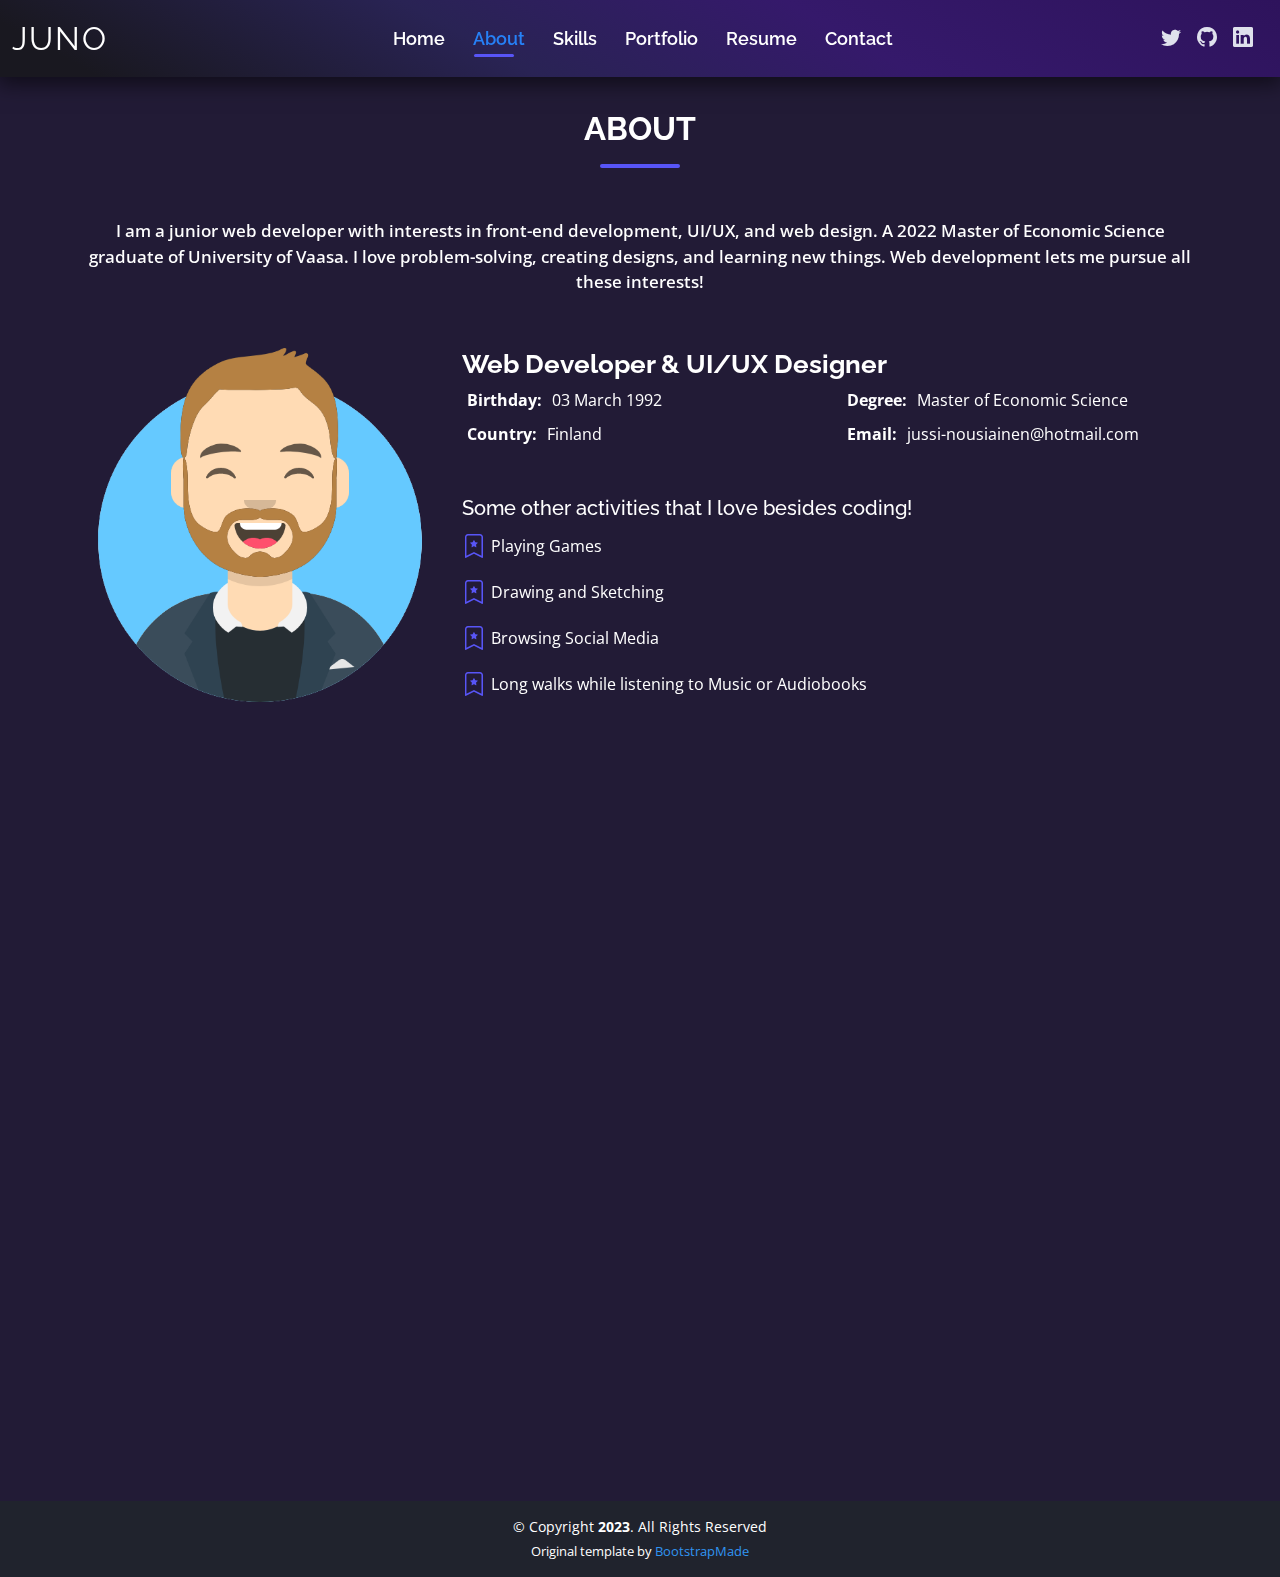
==== about.html @ d1474f6c "modify about page" ====
<!DOCTYPE html>
<html lang="en">

<head>
  <meta charset="utf-8">
  <meta content="width=device-width, initial-scale=1.0" name="viewport">

  <title>About - Jussi Nousiainen</title>
  <meta content="" name="description">
  <meta content="" name="keywords">

  <!-- Favicons -->
  <link href="assets/img/favicon.png" rel="icon">
  <link href="assets/img/apple-touch-icon.png" rel="apple-touch-icon">

  <!-- Google Fonts -->
  <link href="https://fonts.googleapis.com/css?family=Open+Sans:300,300i,400,400i,600,600i,700,700i|Raleway:300,300i,400,400i,500,500i,600,600i,700,700i|Poppins:300,300i,400,400i,500,500i,600,600i,700,700i" rel="stylesheet">

  <!-- Vendor CSS Files -->
  <link href="assets/vendor/aos/aos.css" rel="stylesheet">
  <link href="assets/vendor/bootstrap/css/bootstrap.min.css" rel="stylesheet">
  <link href="assets/vendor/bootstrap-icons/bootstrap-icons.css" rel="stylesheet">
  <link href="assets/vendor/boxicons/css/boxicons.min.css" rel="stylesheet">
  <link href="assets/vendor/glightbox/css/glightbox.min.css" rel="stylesheet">
  <link href="assets/vendor/swiper/swiper-bundle.min.css" rel="stylesheet">

  <!-- Template Main CSS File -->
  <link href="assets/css/style.css" rel="stylesheet">

  <!-- =======================================================
  * Template Name: Kelly - v4.10.0
  * Template URL: https://bootstrapmade.com/kelly-free-bootstrap-cv-resume-html-template/
  * Author: BootstrapMade.com
  * License: https://bootstrapmade.com/license/
  ======================================================== -->
</head>

<body>

  <!-- ======= Header ======= -->
  <header id="header" class="fixed-top">
    <div class="container-fluid d-flex justify-content-between align-items-center">

      <h1 class="logo me-auto me-lg-0"><a href="index.html">Juno</a></h1>
      <!-- Uncomment below to use an image logo -->
      <!-- <a href="index.html" class="logo"><img src="assets/img/logo.png" alt="" class="img-fluid"></a>-->

      <nav id="navbar" class="navbar order-last order-lg-0">
        <ul>
          <li><a href="index.html">Home</a></li>
          <li><a class="active" href="about.html">About</a></li>
          <li><a href="services.html">Skills</a></li>
          <li><a href="portfolio.html">Portfolio</a></li>
          <li><a href="https://docs.google.com/document/d/1FehLUAmHx80TFm7IzTyVTiDQp1tip6aB/edit?usp=sharing&ouid=100534275490747745771&rtpof=true&sd=true" target="_blank">Resume</a></li>
          <li><a href="contact.html">Contact</a></li>
        </ul>
        <i class="bi bi-list mobile-nav-toggle"></i>
      </nav><!-- .navbar -->

      <div class="header-social-links">
        <a href="https://twitter.com/JJunozen" target="_blank" class="twitter"><i class="bi bi-twitter"></i></a>
        <a href="https://github.com/junozen" target="_blank" class="facebook"><i class="bi bi-github"></i></a>
        <a href="https://www.linkedin.com/in/jussinousiainen/" target="_blank" class="linkedin"><i class="bi bi-linkedin"></i></i></a>
      </div>

    </div>

  </header><!-- End Header -->

  <main id="main">

    <!-- ======= About Section ======= -->
    <section id="about" class="about">
      <div class="container" data-aos="fade-up">

        <div class="section-title">
          <h2>About</h2>
          <p>I am a junior web developer with interests in front-end development, UI/UX, and web design. A 2022 Master of Economic Science graduate of University of Vaasa. I love problem-solving, creating designs, and learning new things. Web development lets me pursue all these interests!
          </p>
        </div>

        <div class="row">
          <div class="col-lg-4">
            <img src="assets/img/avataaars.png" class="img-fluid rounded" alt="">
          </div>
          <div class="col-lg-8 pt-4 pt-lg-0 mt-4 content">
            <h3>Web Developer &amp; UI/UX Designer</h3>
            <div class="row">
              <div class="col-lg-6">
                <ul>
                  <li><i class="bi bi-rounded-right"></i> <strong>Birthday:</strong> 03 March 1992</li>
                  <li><i class="bi bi-rounded-right"></i> <strong>Country:</strong> Finland</li>
                </ul>
              </div>
              <div class="col-lg-6">
                <ul>
                  <li><i class="bi bi-rounded-right"></i> <strong>Degree:</strong> Master of Economic Science</li>
                  <li><i class="bi bi-rounded-right"></i> <strong>Email:</strong> jussi-nousiainen@hotmail.com</li>
                </ul>
              </div>
            </div>
            <div class="row">
              <div class="col-lg-12 mt-4">
                <h5>Some other activities that I love besides coding!</h5>
                <ul>
                  <li><i class="bi bi-bookmark-star"></i> Playing Games</li>
                  <li><i class="bi bi-bookmark-star"></i> Drawing and Sketching</li>
                  <li><i class="bi bi-bookmark-star"></i> Browsing Social Media</li>
                  <li><i class="bi bi-bookmark-star"></i> Long walks while listening to Music or Audiobooks</li>
                </ul>
              </div>
            </div>
          </div>
        </div>

      </div>
    </section><!-- End About Section -->

    <!-- ======= Skills Section ======= -->
    <section id="skills" class="skills">
      <div class="container" data-aos="fade-up">
    
        <div class="section-title">
          <h2>Skills</h2>
        </div>
    
        <div class="skills-container">
          <div class="row">
            <div class="col">
              <h3>Languages</h3>
              <div class="skillset">
                <div class="skill">
                  <div class="icon-container">
                    <i class='bx bxl-html5' ></i>
                  </div>
                  <div class="skill-name">HTML5</div>
                </div>
                <div class="skill">
                  <div class="icon-container">
                    <i class='bx bxl-css3' ></i>
                  </div>
                  <div class="skill-name">CSS3</div>
                </div>
                <div class="skill">
                  <div class="icon-container">
                    <i class='bx bxl-javascript' ></i>
                  </div>
                  <div class="skill-name">JavaScript</div>
                </div>
              </div>
            </div>
          </div>
      
          <div class="row">
            <div class="col">
              <h3>Frameworks and Libraries</h3>
              <div class="skillset">
                <div class="skill">
                  <div class="icon-container">
                    <i class='bx bxl-react' ></i>
                  </div>
                  <div class="skill-name">React</div>
                </div>
                <div class="skill">
                  <div class="icon-container">
                    <i class='bx bxl-angular'></i>
                  </div>
                  <div class="skill-name">Angular</div>
                </div>
                <div class="skill">
                  <div class="icon-container">
                    <i class='bx bxl-bootstrap' ></i>
                  </div>
                  <div class="skill-name">Bootstrap</div>
                </div>
                <div class="skill">
                  <div class="icon-container">
                    <i class='bx bxl-nodejs' ></i>
                  </div>
                  <div class="skill-name">Node.js</div>
                </div>
              </div>
            </div>
          </div>
      
          <div class="row">
            <div class="col">
              <h3>Tools</h3>
              <div class="skillset">
                <div class="skill">
                  <div class="icon-container">
                    <i class='bx bxl-git' ></i>
                  </div>
                  <div class="skill-name">Git</div>
                </div>
                <div class="skill">
                  <div class="icon-container">
                    <i class='bx bxl-github' ></i>
                  </div>
                  <div class="skill-name">Github</div>
                </div>
                <div class="skill">
                  <div class="icon-container">
                    <i class="bi bi-code-square"></i>
                  </div>
                  <div class="skill-name">VSCode</div>
                </div>
              </div>
            </div>
          </div>
        </div>
      </div>
    </section><!-- End Skills Section -->

  </main><!-- End #main -->

  <!-- ======= Footer ======= -->
  <footer id="footer">
    <div class="container">
      <div class="copyright">
        &copy; Copyright <strong><span>2023</span></strong>. All Rights Reserved
      </div>
      <div class="credits">
        <!-- All the links in the footer should remain intact. -->
        <!-- You can delete the links only if you purchased the pro version. -->
        <!-- Licensing information: https://bootstrapmade.com/license/ -->
        <!-- Purchase the pro version with working PHP/AJAX contact form: https://bootstrapmade.com/kelly-free-bootstrap-cv-resume-html-template/ -->
        Original template by <a href="https://bootstrapmade.com/">BootstrapMade</a>
      </div>
    </div>
  </footer><!-- End  Footer -->

  <div id="preloader"></div>
  <a href="#" class="back-to-top d-flex align-items-center justify-content-center"><i class="bi bi-arrow-up-short"></i></a>

  <!-- Vendor JS Files -->
  <script src="assets/vendor/purecounter/purecounter_vanilla.js"></script>
  <script src="assets/vendor/aos/aos.js"></script>
  <script src="assets/vendor/bootstrap/js/bootstrap.bundle.min.js"></script>
  <script src="assets/vendor/glightbox/js/glightbox.min.js"></script>
  <script src="assets/vendor/isotope-layout/isotope.pkgd.min.js"></script>
  <script src="assets/vendor/swiper/swiper-bundle.min.js"></script>
  <script src="assets/vendor/waypoints/noframework.waypoints.js"></script>

  <!-- Template Main JS File -->
  <script src="assets/js/main.js"></script>

</body>

</html>
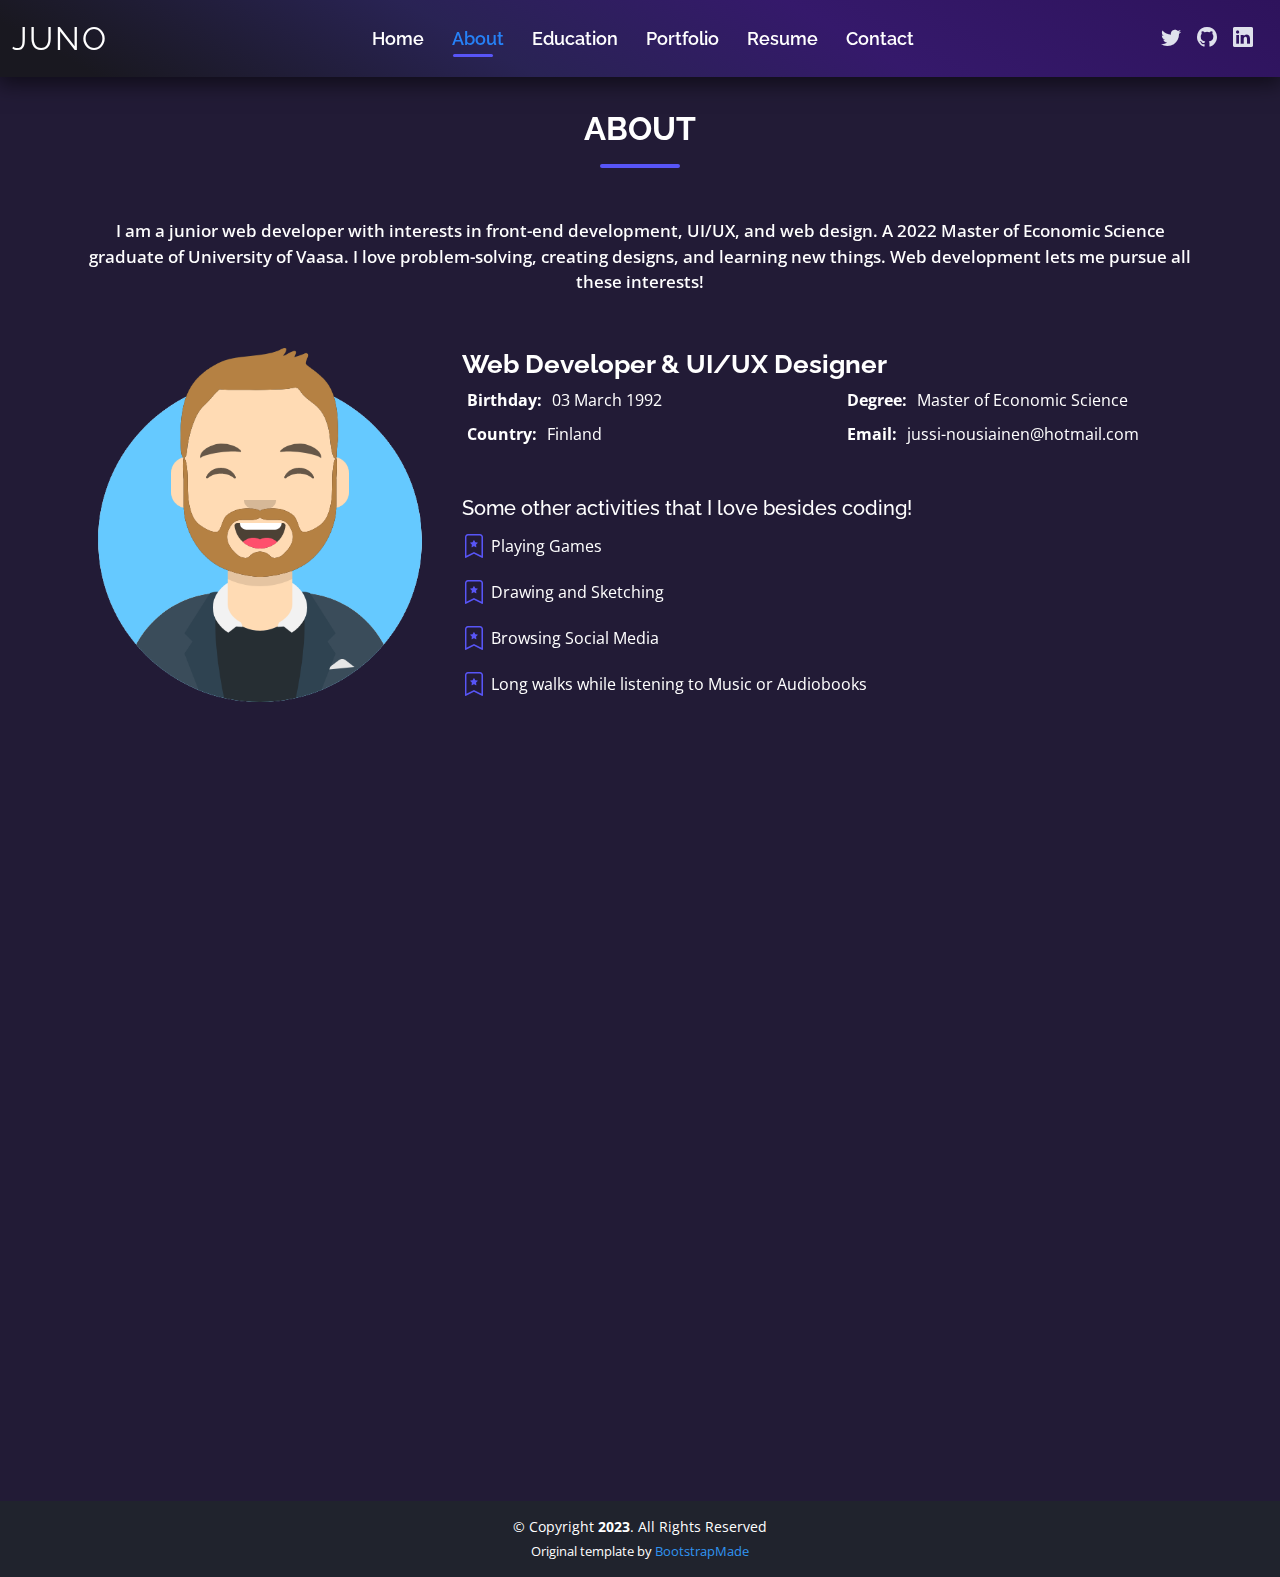
==== commit 41633d2a: "rename skills page" ====
--- a/about.html
+++ b/about.html
@@ -11,7 +11,6 @@
 
   <!-- Favicons -->
   <link href="assets/img/favicon.png" rel="icon">
-  <link href="assets/img/apple-touch-icon.png" rel="apple-touch-icon">
 
   <!-- Google Fonts -->
   <link href="https://fonts.googleapis.com/css?family=Open+Sans:300,300i,400,400i,600,600i,700,700i|Raleway:300,300i,400,400i,500,500i,600,600i,700,700i|Poppins:300,300i,400,400i,500,500i,600,600i,700,700i" rel="stylesheet">
@@ -49,7 +48,7 @@
         <ul>
           <li><a href="index.html">Home</a></li>
           <li><a class="active" href="about.html">About</a></li>
-          <li><a href="services.html">Skills</a></li>
+          <li><a href="services.html">Education</a></li>
           <li><a href="portfolio.html">Portfolio</a></li>
           <li><a href="https://docs.google.com/document/d/1FehLUAmHx80TFm7IzTyVTiDQp1tip6aB/edit?usp=sharing&ouid=100534275490747745771&rtpof=true&sd=true" target="_blank">Resume</a></li>
           <li><a href="contact.html">Contact</a></li>
